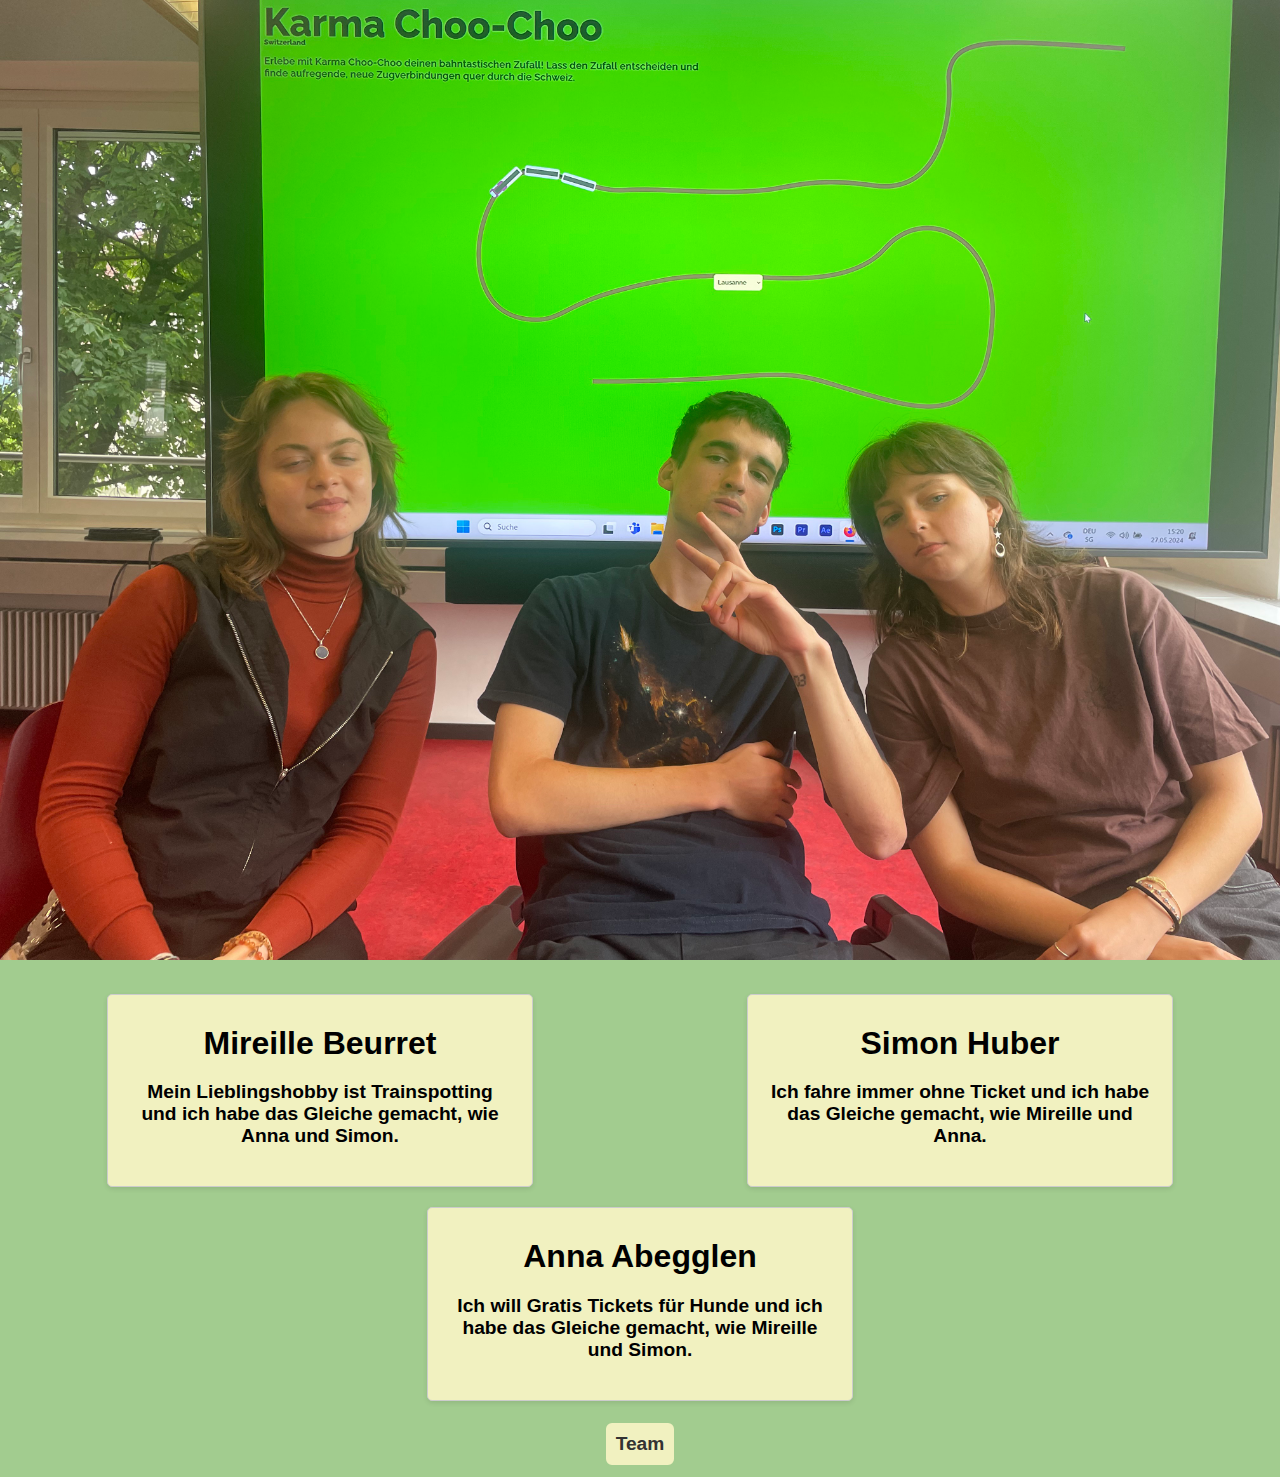
==== team.html @ c5fe6ead "änderungen 2.0" ====
<!DOCTYPE html>
<html lang="en">
<head>
    <meta charset="UTF-8">
    <meta name="viewport" content="width=device-width, initial-scale=1.0">
    <title>Document</title>
    <link rel="stylesheet" href="team.css">
</head>
<body>
    <div class="image-container">
        <img src="pics/teambild.jpeg" alt="Team">
    </div>
    <div class="boxes-container">
        <div class="box">
            <h2>Mireille Beurret</h2>
            <p>Mein Lieblingshobby ist Trainspotting und ich habe das Gleiche gemacht, wie Anna und Simon.</p>
        </div>
        <div class="box">
            <h2>Simon Huber</h2>
            <p>Ich fahre immer ohne Ticket und ich habe das Gleiche gemacht, wie Mireille und Anna.</p>
        </div>
        <div class="box">
            <h2>Anna Abegglen</h2>
            <p>Ich will Gratis Tickets für Hunde und ich habe das Gleiche gemacht, wie Mireille und Simon.</p>
        </div>
    </div>
    <div class="button-container">
        <button id="team-button" class="styled-element" onclick="window.location.href='index.html'">Team</button>
    </div>    
</body>
</html>
---- team.css ----
body {
    background-color: #A2CC8F;
    margin: 0;
    font-family: Arial, sans-serif;
    display: flex;
    flex-direction: column;
    align-items: center;
}

.image-container {
    width: 100%;
}

.image-container img {
    width: 100%;
    height: auto;
}

.boxes-container {
    display: flex;
    justify-content: space-around;
    width: 100%;
    margin-top: 20px;
    flex-wrap: wrap; /* Allow wrapping on smaller screens */
}

.box {
    border: 1px solid #ccc;
    border-radius: 5px;
    padding: 20px;
    width: 30%;
    box-shadow: 0 2px 5px rgba(0, 0, 0, 0.1);
    background-color: #F1F1C0;
    text-align: center;
    margin: 10px; /* Add margin to create space between boxes when wrapping */
}

.box h2 {
    font-size: calc(1.2em + 1vw); /* Responsive font size */
    margin: 10px 0;
    font-family: 'Raleway', sans-serif;
    font-weight: 600;
}

.box p {
    color: #000;
    font-family: 'Raleway', sans-serif;
    font-weight: 600;
    font-size: calc(0.8em + 0.5vw); /* Responsive font size */
}

.styled-element {
    background-color: #F1F1C0;
    border: 2px solid #A2CC8F;
    border-radius: 8px;
    padding: 10px;
    margin: 10px;
    font-family: 'Raleway', sans-serif;
    font-weight: 600;
    font-size: calc(0.8em + 0.5vw); /* Responsive font size */
    text-align: left;
    color: #333;
}

/* Media Queries */

/* Tablets in portrait and landscape */
@media (max-width: 768px) {
    .boxes-container {
        flex-direction: column;
        align-items: center;
    }

    .box {
        width: 80%; /* Adjust box width for tablets */
    }

    .styled-element {
        font-size: calc(0.9em + 1vw); /* Adjust font size for tablets */
    }
}

/* Smartphones in portrait and landscape */
@media (max-width: 480px) {
    .box {
        width: 90%; /* Adjust box width for smartphones */
        padding: 10px; /* Adjust padding for smaller screens */
    }

    .box h2 {
        font-size: calc(1em + 2vw); /* Adjust font size for smartphones */
    }

    .box p {
        font-size: calc(0.7em + 1vw); /* Adjust font size for smartphones */
    }

    .styled-element {
        font-size: calc(0.8em + 1vw); /* Adjust font size for smartphones */
    }
}
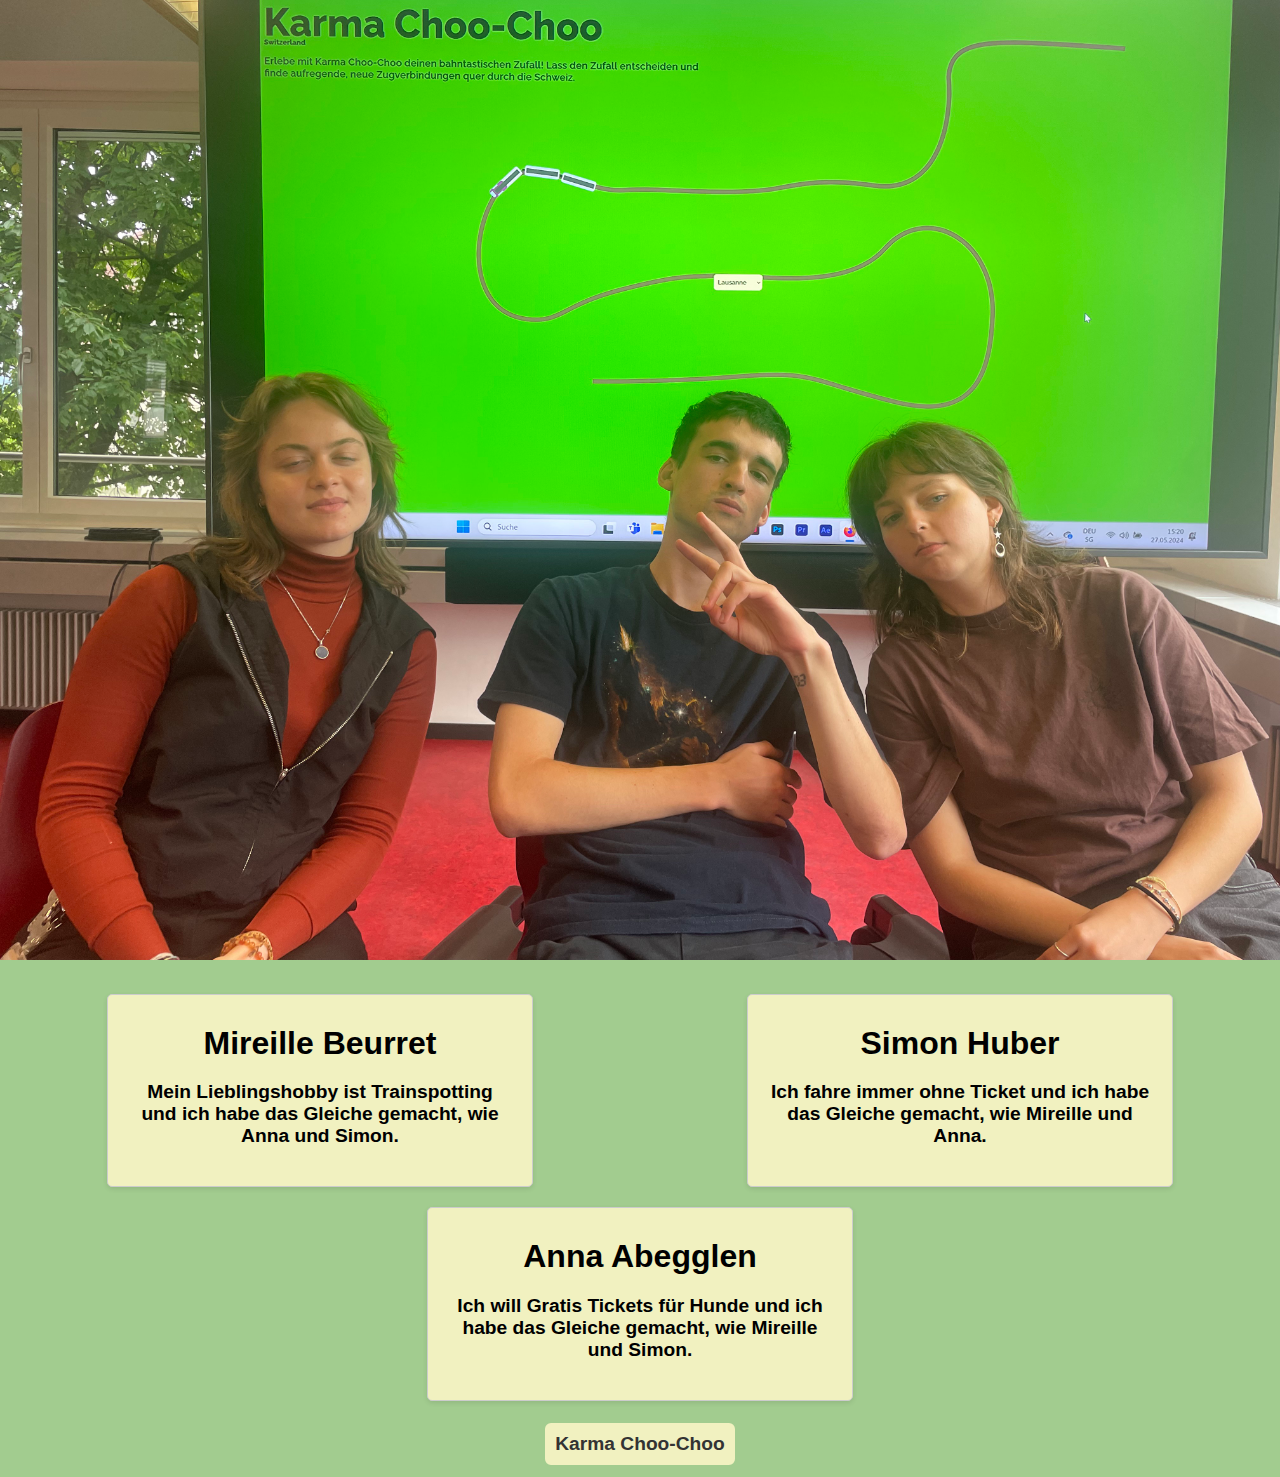
==== commit 65d4ddaa: "Buttons zentriert" ====
--- a/team.html
+++ b/team.html
@@ -3,7 +3,7 @@
 <head>
     <meta charset="UTF-8">
     <meta name="viewport" content="width=device-width, initial-scale=1.0">
-    <title>Document</title>
+    <title>Das beste Team der Welt</title>
     <link rel="stylesheet" href="team.css">
 </head>
 <body>
@@ -25,7 +25,7 @@
         </div>
     </div>
     <div class="button-container">
-        <button id="team-button" class="styled-element" onclick="window.location.href='index.html'">Team</button>
+        <button id="team-button" class="styled-element" onclick="window.location.href='index.html'">Karma Choo-Choo</button>
     </div>    
 </body>
 </html>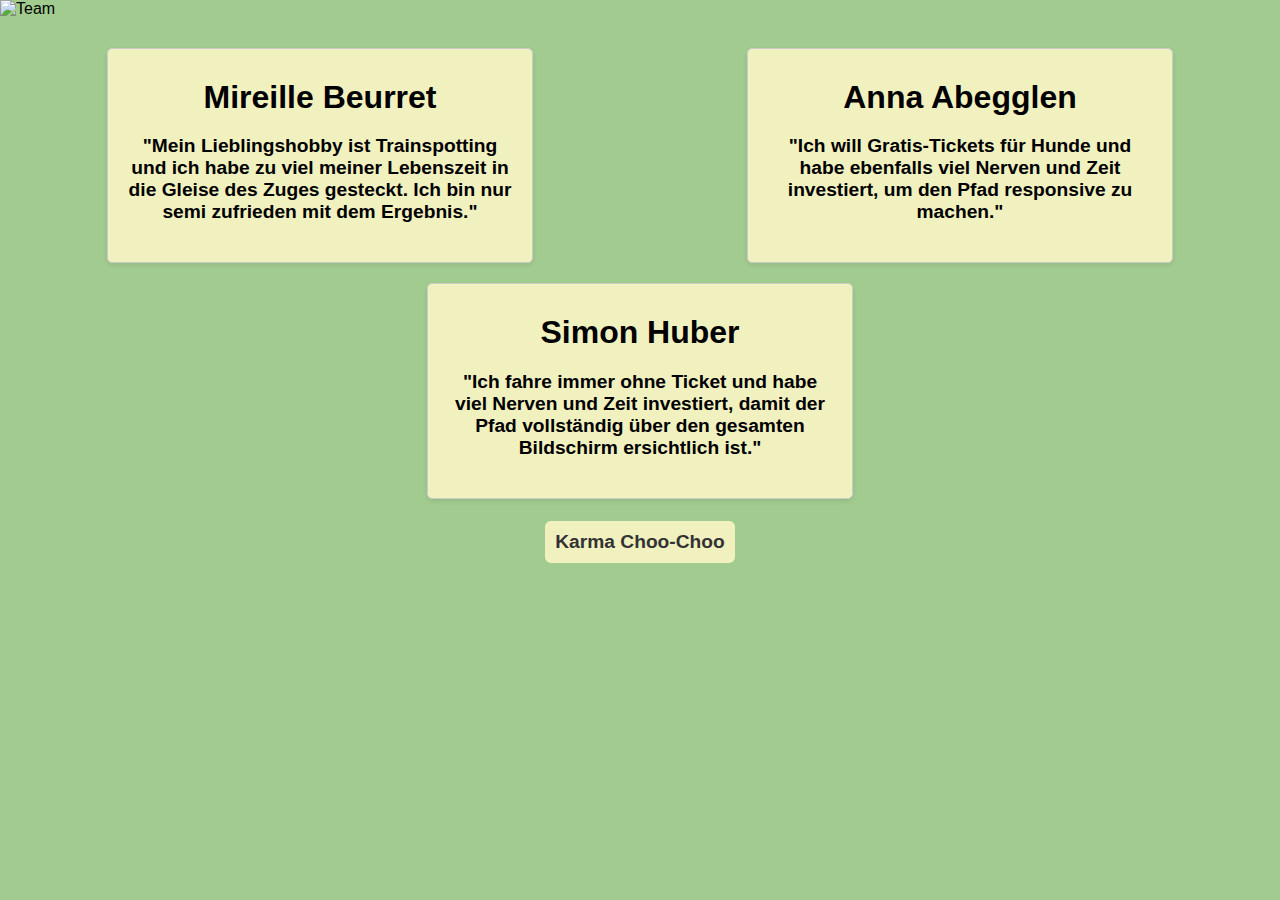
==== commit 2faa4f8d: "buttons und responsive teamseite" ====
--- a/team.html
+++ b/team.html
@@ -8,24 +8,28 @@
 </head>
 <body>
     <div class="image-container">
-        <img src="pics/teambild.jpeg" alt="Team">
+        <img src="pics/teambildneu.jpg" alt="Team">
     </div>
     <div class="boxes-container">
         <div class="box">
             <h2>Mireille Beurret</h2>
-            <p>Mein Lieblingshobby ist Trainspotting und ich habe das Gleiche gemacht, wie Anna und Simon.</p>
+            <p>"Mein Lieblingshobby ist Trainspotting und
+             ich habe zu viel meiner Lebenszeit in die Gleise des Zuges gesteckt. 
+             Ich bin nur semi zufrieden mit dem Ergebnis."</p>
+        </div>
+        <div class="box">
+            <h2>Anna Abegglen</h2>
+            <p>"Ich will Gratis-Tickets für Hunde und habe ebenfalls viel Nerven und Zeit investiert,
+                 um den Pfad responsive zu machen."</p>
         </div>
         <div class="box">
             <h2>Simon Huber</h2>
-            <p>Ich fahre immer ohne Ticket und ich habe das Gleiche gemacht, wie Mireille und Anna.</p>
-        </div>
-        <div class="box">
-            <h2>Anna Abegglen</h2>
-            <p>Ich will Gratis Tickets für Hunde und ich habe das Gleiche gemacht, wie Mireille und Simon.</p>
+            <p>"Ich fahre immer ohne Ticket und habe viel Nerven und Zeit investiert, 
+                damit der Pfad vollständig über den gesamten Bildschirm ersichtlich ist."</p>
         </div>
     </div>
     <div class="button-container">
         <button id="team-button" class="styled-element" onclick="window.location.href='index.html'">Karma Choo-Choo</button>
     </div>    
 </body>
-</html>+</html>
--- a/team.css
+++ b/team.css
@@ -60,6 +60,14 @@
     font-size: calc(0.8em + 0.5vw); /* Responsive font size */
     text-align: left;
     color: #333;
+    transition: transform 0.2s, background-color 0.2s, box-shadow 0.2s;
+    cursor: pointer;
+}
+
+.styled-element:active {
+    transform: scale(0.95); /* Leichtes Verkleinern */
+    background-color: #D3D3A0; /* Leichte Farbänderung */
+    box-shadow: inset 0 0 5px rgba(0,0,0,0.3); /* Innerer Schatten */
 }
 
 /* Media Queries */
@@ -75,6 +83,14 @@
         width: 80%; /* Adjust box width for tablets */
     }
 
+    .box:nth-child(2) {
+        order: 3; /* Move Anna to the bottom */
+    }
+
+    .box:nth-child(3) {
+        order: 2; /* Move Simon to the middle */
+    }
+
     .styled-element {
         font-size: calc(0.9em + 1vw); /* Adjust font size for tablets */
     }
@@ -85,6 +101,14 @@
     .box {
         width: 90%; /* Adjust box width for smartphones */
         padding: 10px; /* Adjust padding for smaller screens */
+    }
+
+    .box:nth-child(2) {
+        order: 3; /* Move Anna to the bottom */
+    }
+
+    .box:nth-child(3) {
+        order: 2; /* Move Simon to the middle */
     }
 
     .box h2 {
@@ -99,3 +123,14 @@
         font-size: calc(0.8em + 1vw); /* Adjust font size for smartphones */
     }
 }
+
+/* Desktops */
+@media (min-width: 769px) {
+    .box:nth-child(2) {
+        order: 2; /* Move Anna to the middle */
+    }
+
+    .box:nth-child(3) {
+        order: 3; /* Move Simon to the bottom */
+    }
+}
